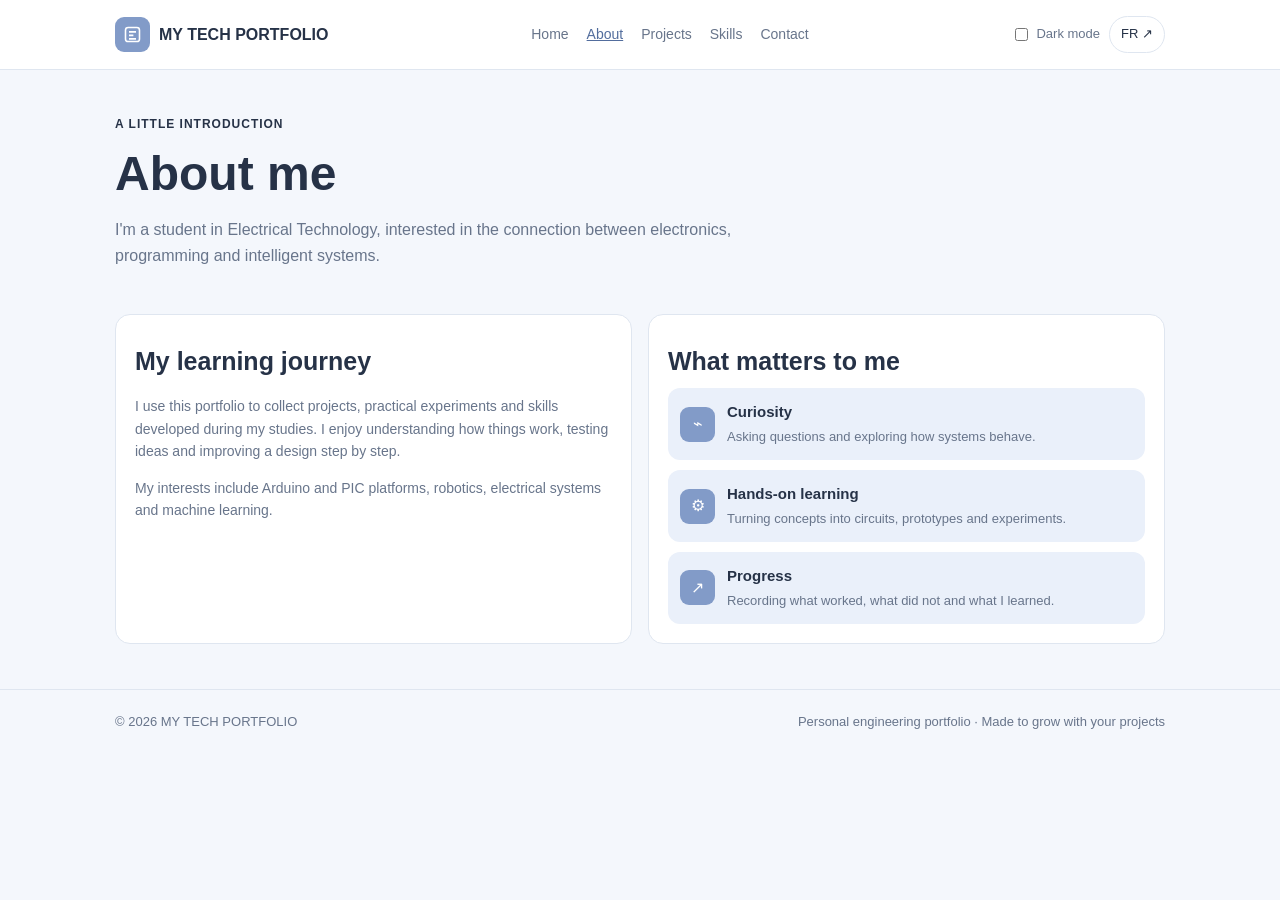
==== about.html @ 86baf2bb "add portfolio" ====
<!doctype html>
<html lang="en">
<head><meta charset="utf-8"><meta name="viewport" content="width=device-width, initial-scale=1"><meta name="description" content="About - My Tech Portfolio"><title>About | My Tech Portfolio</title><link rel="stylesheet" href="css/style.css"></head>
<body>
<header class="site-header"><div class="container nav"><a class="brand" href="index.html"><span class="brand-mark"><svg viewBox="0 0 24 24" fill="none" stroke="currentColor" stroke-width="1.8"><rect x="4" y="4" width="16" height="16" rx="3"/><path d="M8 9h8M8 13h5M8 17h8"/></svg></span><span>MY TECH PORTFOLIO</span></a><nav class="nav-links"><a class="" href="index.html">Home</a><a class="active" href="about.html">About</a><a class="" href="projects.html">Projects</a><a class="" href="skills.html">Skills</a><a class="" href="contact.html">Contact</a></nav><div class="nav-actions"><label class="theme-control"><input type="checkbox" id="dark-mode"> Dark mode</label><a class="lang-switch" href="fr/index.html">FR ↗</a></div></div></header>
<main>
<div class="container page-hero"><div class="kicker">A little introduction</div><h1>About me</h1><p>I'm a student in Electrical Technology, interested in the connection between electronics, programming and intelligent systems.</p></div>
<section class="section" style="padding-top:10px"><div class="container grid grid-2"><div class="card"><h2>My learning journey</h2><p>I use this portfolio to collect projects, practical experiments and skills developed during my studies. I enjoy understanding how things work, testing ideas and improving a design step by step.</p><p style="margin-top:14px">My interests include Arduino and PIC platforms, robotics, electrical systems and machine learning.</p></div><div class="card"><h2>What matters to me</h2><div class="feature-list"><div class="feature"><div class="feature-icon">⌁</div><div><h3>Curiosity</h3><p>Asking questions and exploring how systems behave.</p></div></div><div class="feature"><div class="feature-icon">⚙</div><div><h3>Hands-on learning</h3><p>Turning concepts into circuits, prototypes and experiments.</p></div></div><div class="feature"><div class="feature-icon">↗</div><div><h3>Progress</h3><p>Recording what worked, what did not and what I learned.</p></div></div></div></div></div></section>
</main>
<footer class="site-footer"><div class="container footer-inner"><span>© 2026 MY TECH PORTFOLIO</span><span>Personal engineering portfolio · Made to grow with your projects</span></div></footer>
</body></html>
---- css/style.css ----
/* Simple beginner-friendly styles for My Tech Portfolio */
:root {
  --background: #f4f7fc;
  --surface: #ffffff;
  --text: #263247;
  --muted: #68758b;
  --blue: #829bc8;
  --blue-dark: #526d9d;
  --soft-blue: #eaf0fa;
  --border: #dfe6f0;
}

/* Dark mode: works without JavaScript */
body:has(#dark-mode:checked) {
  --background: #151b28;
  --surface: #202a3b;
  --text: #edf2fb;
  --muted: #b4bfd1;
  --blue: #9bb3df;
  --blue-dark: #c0d0ee;
  --soft-blue: #2b3a52;
  --border: #39465b;
}

* {
  box-sizing: border-box;
}

html {
  scroll-behavior: smooth;
}

body {
  margin: 0;
  background: var(--background);
  color: var(--text);
  font-family: Arial, sans-serif;
  line-height: 1.6;
}

a {
  color: inherit;
  text-decoration: none;
}

.container {
  width: 90%;
  max-width: 1050px;
  margin: auto;
}

/* Navigation */
.site-header {
  background: var(--surface);
  border-bottom: 1px solid var(--border);
  padding: 16px 0;
}

.nav {
  display: flex;
  justify-content: space-between;
  align-items: center;
  gap: 18px;
}

.brand {
  display: flex;
  align-items: center;
  gap: 9px;
  font-weight: bold;
}

.brand-mark {
  width: 35px;
  height: 35px;
  border-radius: 9px;
  background: var(--blue);
  color: white;
  display: grid;
  place-items: center;
}

.brand-mark svg {
  width: 21px;
  height: 21px;
}

.nav-links {
  display: flex;
  gap: 18px;
  flex-wrap: wrap;
}

.nav-links a {
  color: var(--muted);
  font-size: 14px;
}

.nav-links a:hover,
.nav-links a.active {
  color: var(--blue-dark);
  text-decoration: underline;
}

.nav-actions {
  display: flex;
  align-items: center;
  gap: 9px;
}

.lang-switch,
.theme-label {
  border: 1px solid var(--border);
  border-radius: 20px;
  padding: 7px 11px;
  background: var(--surface);
  color: var(--text);
  font-size: 13px;
  cursor: pointer;
}

.theme-control {
  display: flex;
  align-items: center;
  gap: 5px;
  font-size: 13px;
  color: var(--muted);
}

#dark-mode {
  accent-color: var(--blue-dark);
}

/* Main banner */
.hero {
  margin-top: 28px;
  padding: 38px;
  border-radius: 20px;
  background: var(--blue);
  color: white;
  display: grid;
  grid-template-columns: 1.2fr 0.8fr;
  align-items: center;
  gap: 20px;
}

.eyebrow,
.kicker {
  font-size: 12px;
  font-weight: bold;
  letter-spacing: 1px;
  text-transform: uppercase;
}

.hero h1,
.page-hero h1 {
  font-size: clamp(30px, 5vw, 48px);
  line-height: 1.15;
  margin: 12px 0;
}

.hero p {
  max-width: 520px;
  color: #f4f7fc;
}

.hero-art {
  text-align: center;
}

.hero-art img {
  width: 100%;
  max-width: 280px;
}

.hero-buttons {
  display: flex;
  flex-wrap: wrap;
  gap: 10px;
  margin-top: 20px;
}

.btn {
  display: inline-block;
  padding: 10px 16px;
  border-radius: 20px;
  font-weight: bold;
  font-size: 14px;
}

.btn-light {
  background: white;
  color: #526d9d;
}

.btn-outline {
  border: 1px solid white;
  color: white;
}

/* Sections and cards */
.section {
  padding: 45px 0;
}

.section-head {
  margin-bottom: 20px;
}

.section-head h2,
.card h2 {
  margin: 7px 0;
  font-size: 25px;
}

.section-head p,
.page-hero p {
  color: var(--muted);
}

.grid {
  display: grid;
  gap: 16px;
}

.grid-2 {
  grid-template-columns: repeat(2, 1fr);
}

.grid-3 {
  grid-template-columns: repeat(3, 1fr);
}

.card {
  background: var(--surface);
  border: 1px solid var(--border);
  border-radius: 15px;
  padding: 19px;
}

.card h3 {
  margin: 8px 0;
  font-size: 18px;
}

.card p {
  color: var(--muted);
  font-size: 14px;
}

.project-card {
  padding: 0;
  overflow: hidden;
}

.project-visual {
  background: var(--soft-blue);
  padding: 18px;
  text-align: center;
}

.project-visual img {
  height: 135px;
  max-width: 100%;
  object-fit: contain;
  margin: auto;
}

.project-body {
  padding: 17px;
}

.tag-row {
  display: flex;
  flex-wrap: wrap;
  gap: 7px;
  margin-top: 12px;
}

.tag {
  background: var(--soft-blue);
  color: var(--blue-dark);
  border-radius: 15px;
  padding: 4px 9px;
  font-size: 12px;
}

.skill-number {
  color: var(--blue);
  font-size: 25px;
  font-weight: bold;
}

.feature-list {
  display: grid;
  gap: 10px;
}

.feature,
.contact-card {
  display: flex;
  align-items: center;
  gap: 12px;
  padding: 12px;
  background: var(--soft-blue);
  border-radius: 12px;
}

.feature-icon,
.contact-dot {
  width: 35px;
  height: 35px;
  flex-shrink: 0;
  border-radius: 9px;
  display: grid;
  place-items: center;
  background: var(--blue);
  color: white;
}

.feature h3 {
  margin: 0;
  font-size: 15px;
}

.feature p,
.small-note {
  margin: 3px 0 0;
  font-size: 13px;
  color: var(--muted);
}

.page-hero {
  padding: 45px 0 20px;
}

.page-hero h1 {
  margin-bottom: 8px;
}

.page-hero p {
  max-width: 700px;
}

.callout {
  background: var(--soft-blue);
  border-radius: 15px;
  padding: 22px;
}

.text-link {
  color: var(--blue-dark);
  font-weight: bold;
  font-size: 14px;
}

.site-footer {
  border-top: 1px solid var(--border);
  padding: 22px 0;
  color: var(--muted);
  font-size: 13px;
}

.footer-inner {
  display: flex;
  justify-content: space-between;
  gap: 10px;
  flex-wrap: wrap;
}

@media (max-width: 760px) {
  .nav {
    flex-wrap: wrap;
  }

  .nav-links {
    order: 3;
    width: 100%;
    justify-content: space-between;
    gap: 8px;
  }

  .hero {
    grid-template-columns: 1fr;
    padding: 25px;
  }

  .hero-art img {
    max-width: 190px;
  }

  .grid-3 {
    grid-template-columns: repeat(2, 1fr);
  }
}

@media (max-width: 520px) {
  .grid-2,
  .grid-3 {
    grid-template-columns: 1fr;
  }

  .nav-links a {
    font-size: 12px;
  }

  .brand {
    font-size: 13px;
  }

  .nav-actions {
    gap: 5px;
  }

  .theme-control {
    font-size: 12px;
  }

  .section {
    padding: 32px 0;
  }
}


/* Contact form */
.contact-form {
  display: flex;
  flex-direction: column;
  gap: 10px;
  margin-top: 18px;
}
.contact-form label {
  color: var(--text);
  font-size: 14px;
  font-weight: 600;
  margin-top: 5px;
}
.contact-form input,
.contact-form textarea {
  width: 100%;
  box-sizing: border-box;
  padding: 12px 13px;
  border: 1px solid var(--border);
  border-radius: 9px;
  background: var(--background);
  color: var(--text);
  font: inherit;
}
.contact-form textarea {
  resize: vertical;
}
.contact-form input:focus,
.contact-form textarea:focus {
  outline: 2px solid var(--blue);
  outline-offset: 2px;
}
.contact-form button {
  align-self: flex-start;
  margin-top: 8px;
  cursor: pointer;
}
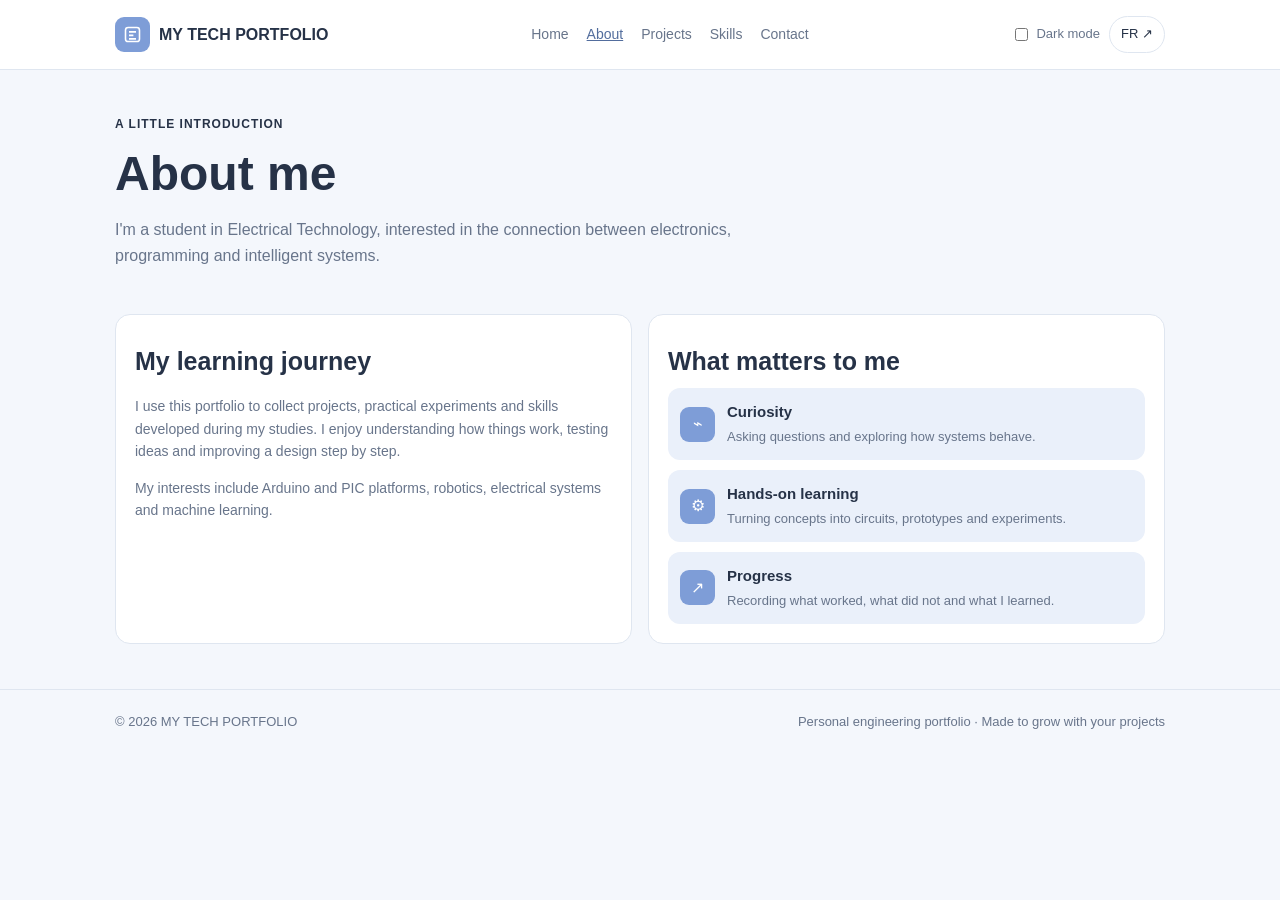
==== commit 4f143a70: "add" ====
--- a/about.html
+++ b/about.html
@@ -1,11 +1,103 @@
 <!doctype html>
 <html lang="en">
-<head><meta charset="utf-8"><meta name="viewport" content="width=device-width, initial-scale=1"><meta name="description" content="About - My Tech Portfolio"><title>About | My Tech Portfolio</title><link rel="stylesheet" href="css/style.css"></head>
-<body>
-<header class="site-header"><div class="container nav"><a class="brand" href="index.html"><span class="brand-mark"><svg viewBox="0 0 24 24" fill="none" stroke="currentColor" stroke-width="1.8"><rect x="4" y="4" width="16" height="16" rx="3"/><path d="M8 9h8M8 13h5M8 17h8"/></svg></span><span>MY TECH PORTFOLIO</span></a><nav class="nav-links"><a class="" href="index.html">Home</a><a class="active" href="about.html">About</a><a class="" href="projects.html">Projects</a><a class="" href="skills.html">Skills</a><a class="" href="contact.html">Contact</a></nav><div class="nav-actions"><label class="theme-control"><input type="checkbox" id="dark-mode"> Dark mode</label><a class="lang-switch" href="fr/index.html">FR ↗</a></div></div></header>
-<main>
-<div class="container page-hero"><div class="kicker">A little introduction</div><h1>About me</h1><p>I'm a student in Electrical Technology, interested in the connection between electronics, programming and intelligent systems.</p></div>
-<section class="section" style="padding-top:10px"><div class="container grid grid-2"><div class="card"><h2>My learning journey</h2><p>I use this portfolio to collect projects, practical experiments and skills developed during my studies. I enjoy understanding how things work, testing ideas and improving a design step by step.</p><p style="margin-top:14px">My interests include Arduino and PIC platforms, robotics, electrical systems and machine learning.</p></div><div class="card"><h2>What matters to me</h2><div class="feature-list"><div class="feature"><div class="feature-icon">⌁</div><div><h3>Curiosity</h3><p>Asking questions and exploring how systems behave.</p></div></div><div class="feature"><div class="feature-icon">⚙</div><div><h3>Hands-on learning</h3><p>Turning concepts into circuits, prototypes and experiments.</p></div></div><div class="feature"><div class="feature-icon">↗</div><div><h3>Progress</h3><p>Recording what worked, what did not and what I learned.</p></div></div></div></div></div></section>
-</main>
-<footer class="site-footer"><div class="container footer-inner"><span>© 2026 MY TECH PORTFOLIO</span><span>Personal engineering portfolio · Made to grow with your projects</span></div></footer>
-</body></html>+  <head>
+    <meta charset="utf-8" />
+    <meta name="viewport" content="width=device-width, initial-scale=1" />
+    <meta name="description" content="About - My Tech Portfolio" />
+    <title>About | My Tech Portfolio</title>
+    <link rel="stylesheet" href="css/style.css" />
+  </head>
+  <body>
+    <header class="site-header">
+      <div class="container nav">
+        <a class="brand" href="index.html"
+          ><span class="brand-mark"
+            ><svg
+              viewBox="0 0 24 24"
+              fill="none"
+              stroke="currentColor"
+              stroke-width="1.8"
+            >
+              <rect x="4" y="4" width="16" height="16" rx="3" />
+              <path d="M8 9h8M8 13h5M8 17h8" /></svg></span
+          ><span>MY TECH PORTFOLIO</span></a
+        >
+        <nav class="nav-links">
+          <a class="" href="index.html">Home</a
+          ><a class="active" href="about.html">About</a
+          ><a class="" href="projects.html">Projects</a
+          ><a class="" href="skills.html">Skills</a
+          ><a class="" href="contact.html">Contact</a>
+        </nav>
+        <div class="nav-actions">
+          <label class="theme-control"
+            ><input type="checkbox" id="dark-mode" /> Dark mode</label
+          ><a class="lang-switch" href="fr/index.html">FR ↗</a>
+        </div>
+      </div>
+    </header>
+    <main>
+      <div class="container page-hero">
+        <div class="kicker">A little introduction</div>
+        <h1>About me</h1>
+        <p>
+          I'm a student in Electrical Technology, interested in the connection
+          between electronics, programming and intelligent systems.
+        </p>
+      </div>
+      <section class="section" style="padding-top: 10px">
+        <div class="container grid grid-2">
+          <div class="card">
+            <h2>My learning journey</h2>
+            <p>
+              I use this portfolio to collect projects, practical experiments
+              and skills developed during my studies. I enjoy understanding how
+              things work, testing ideas and improving a design step by step.
+            </p>
+            <p style="margin-top: 14px">
+              My interests include Arduino and PIC platforms, robotics,
+              electrical systems and machine learning.
+            </p>
+          </div>
+          <div class="card">
+            <h2>What matters to me</h2>
+            <div class="feature-list">
+              <div class="feature">
+                <div class="feature-icon">⌁</div>
+                <div>
+                  <h3>Curiosity</h3>
+                  <p>Asking questions and exploring how systems behave.</p>
+                </div>
+              </div>
+              <div class="feature">
+                <div class="feature-icon">⚙</div>
+                <div>
+                  <h3>Hands-on learning</h3>
+                  <p>
+                    Turning concepts into circuits, prototypes and experiments.
+                  </p>
+                </div>
+              </div>
+              <div class="feature">
+                <div class="feature-icon">↗</div>
+                <div>
+                  <h3>Progress</h3>
+                  <p>Recording what worked, what did not and what I learned.</p>
+                </div>
+              </div>
+            </div>
+          </div>
+        </div>
+      </section>
+    </main>
+    <footer class="site-footer">
+      <div class="container footer-inner">
+        <span>© 2026 MY TECH PORTFOLIO</span
+        ><span
+          >Personal engineering portfolio · Made to grow with your
+          projects</span
+        >
+      </div>
+    </footer>
+  </body>
+</html>
--- a/css/style.css
+++ b/css/style.css
@@ -4,7 +4,7 @@
   --surface: #ffffff;
   --text: #263247;
   --muted: #68758b;
-  --blue: #829bc8;
+  --blue: #7e9dd7;
   --blue-dark: #526d9d;
   --soft-blue: #eaf0fa;
   --border: #dfe6f0;
@@ -421,7 +421,6 @@
   }
 }
 
-
 /* Contact form */
 .contact-form {
   display: flex;
@@ -459,3 +458,69 @@
   margin-top: 8px;
   cursor: pointer;
 }
+
+.arduino-notice{
+  margin-bottom: 35px;
+  border-left: 4px solid var(--blue-dark);
+}
+.arduino-notice .h2{
+margin-bottom: 10px;
+}
+.project-details{
+  margin-bottom: 20px;
+}
+.project-details .h2{
+  margin-bottom: 20px;
+}
+.project-details .h3{
+  margin: 18px 0 10px;
+}
+.project-details .ul{
+  padding-left: 22px;
+  line-height: 2;
+}
+.project-files-grid{
+  display: grid;
+  grid-template-columns: repeat(2,fr);
+  gap: 20px;
+}
+  .file-card {
+padding: 25px;
+  }
+  .file-icon{
+    width: 42px;
+    height: 42px;
+    border-radius: 10px;
+    background: var(--soft-blue);
+    color: var(--blue-dark);
+    display: flex;
+    align-items: center;
+    justify-content: center;
+    font-weight: bold;
+    margin-bottom: 15px;
+  }
+  .file-card .p {
+    margin: 12px 0 20px;
+  }
+  .project-gallery{
+    display: grid;
+    grid-template-columns: repeat(2,1fr);
+    gap: 15px;
+    margin-top: 20px;
+  }
+  .project-gallery .img{
+ width: 100%;
+ min-height: 180% ;
+ object-fit: contain;
+ border-radius: 12px;
+ background: var(--soft-blue)
+  }
+.back-section{
+  margin: 40px 0;
+}
+@media (max-with:600px) {
+  .project-files-grid,
+  .project-gallery{
+    grid-template-columns: 1fr;
+  }
+}
